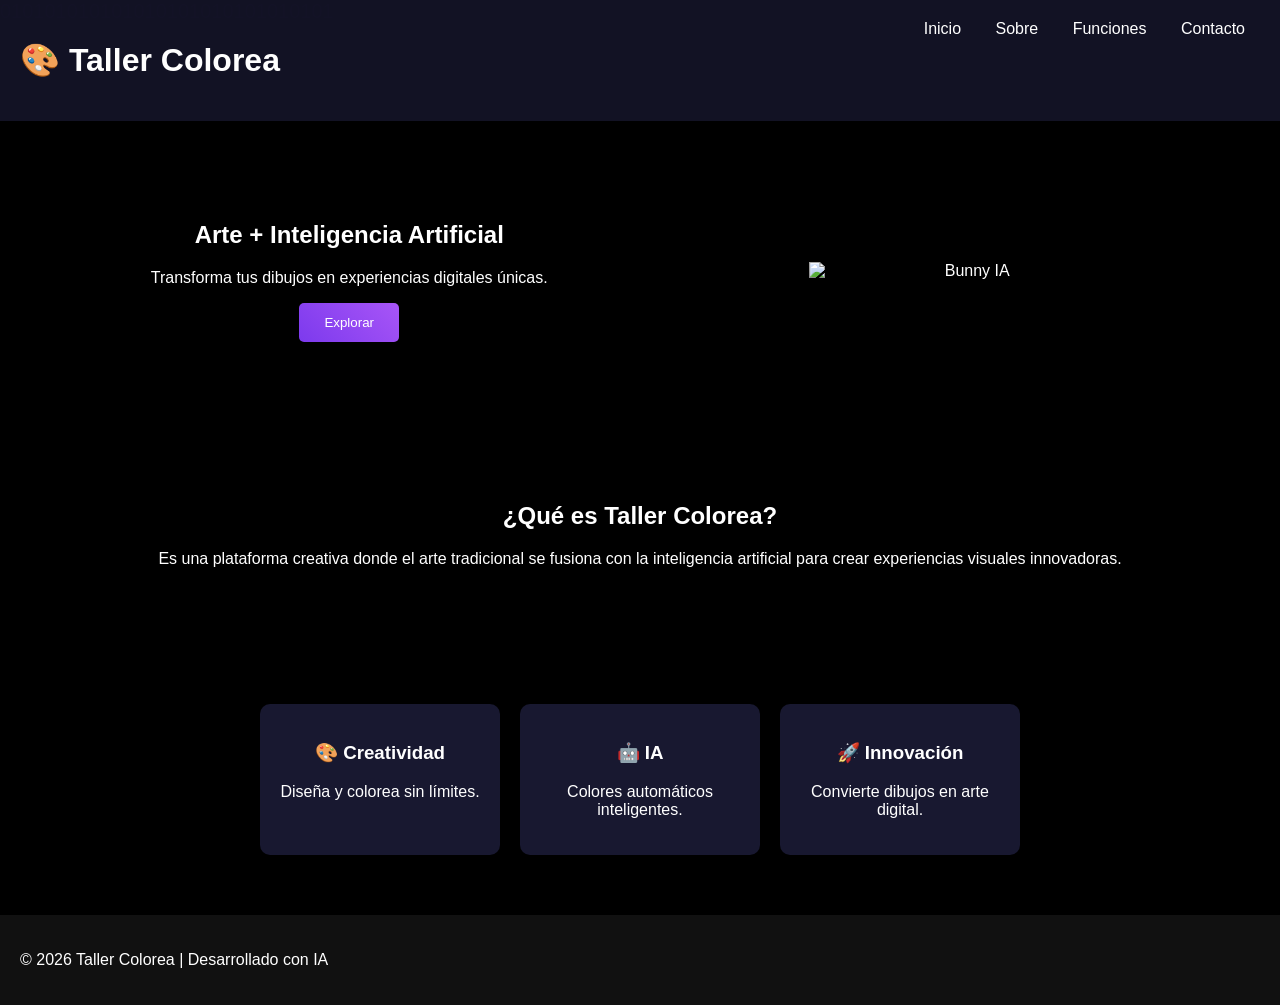
==== index.html @ d4344361 "Add files via upload Creación de Landing-page." ====
<!DOCTYPE html>
<html lang="es">
<head>
    <meta charset="UTF-8">
    <title>Taller Colorea</title>
    <link rel="stylesheet" href="styles.css">
</head>
<body>

<header>
    <h1>🎨 Taller Colorea</h1>
    <nav>
        <a href="#inicio">Inicio</a>
        <a href="#about">Sobre</a>
        <a href="#features">Funciones</a>
        <a href="#contacto">Contacto</a>
    </nav>
</header>

<section id="inicio" class="hero">
    <div class="hero-text">
        <h2>Arte + Inteligencia Artificial</h2>
        <p>Transforma tus dibujos en experiencias digitales únicas.</p>
        <button>Explorar</button>
    </div>
    <img src="img/bunny.png" alt="Bunny IA">
</section>

<section id="about">
    <h2>¿Qué es Taller Colorea?</h2>
    <p>
        Es una plataforma creativa donde el arte tradicional se fusiona con la
        inteligencia artificial para crear experiencias visuales innovadoras.
    </p>
</section>

<section id="features" class="features">
    <div class="card">
        <h3>🎨 Creatividad</h3>
        <p>Diseña y colorea sin límites.</p>
    </div>
    <div class="card">
        <h3>🤖 IA</h3>
        <p>Colores automáticos inteligentes.</p>
    </div>
    <div class="card">
        <h3>🚀 Innovación</h3>
        <p>Convierte dibujos en arte digital.</p>
    </div>
</section>

<footer id="contacto">
    <p>© 2026 Taller Colorea | Desarrollado con IA</p>
</footer>

</body>
</html>
---- styles.css ----
body {
    margin: 0;
    font-family: 'Segoe UI', sans-serif;
    color: white;
    background: black;
    overflow-x: hidden;
}

/* Fondo binario animado */
body::before {
    content: "010101010101010101010101010101";
    position: fixed;
    top: 0;
    left: 0;
    width: 100%;
    height: 200%;
    color: rgba(124, 58, 237, 0.1);
    font-size: 20px;
    white-space: pre;
    animation: scroll 10s linear infinite;
}

@keyframes scroll {
    from { transform: translateY(0); }
    to { transform: translateY(-50%); }
}

header {
    display: flex;
    justify-content: space-between;
    padding: 20px;
    background: rgba(20, 20, 40, 0.9);
    position: sticky;
    top: 0;
}

nav a {
    margin: 0 15px;
    text-decoration: none;
    color: white;
    transition: 0.3s;
}

nav a:hover {
    color: #a855f7;
}

.hero {
    display: flex;
    align-items: center;
    justify-content: space-around;
    padding: 80px 20px;
}

.hero img {
    width: 320px;
    transition: transform 0.5s;
}

.hero img:hover {
    transform: scale(1.1) rotate(3deg);
}

.hero-text {
    max-width: 400px;
}

button {
    padding: 12px 25px;
    background: linear-gradient(45deg, #7c3aed, #a855f7);
    border: none;
    color: white;
    cursor: pointer;
    border-radius: 5px;
    transition: 0.3s;
}

button:hover {
    transform: scale(1.1);
}

section {
    padding: 60px 20px;
    text-align: center;
}

.features {
    display: flex;
    justify-content: center;
    gap: 20px;
}

.card {
    background: rgba(30, 30, 60, 0.8);
    padding: 20px;
    border-radius: 10px;
    width: 200px;
    transition: 0.3s;
}

.card:hover {
    transform: translateY(-10px);
    background: #7c3aed;
}

footer {
    background: #111;
    padding: 20px;
}
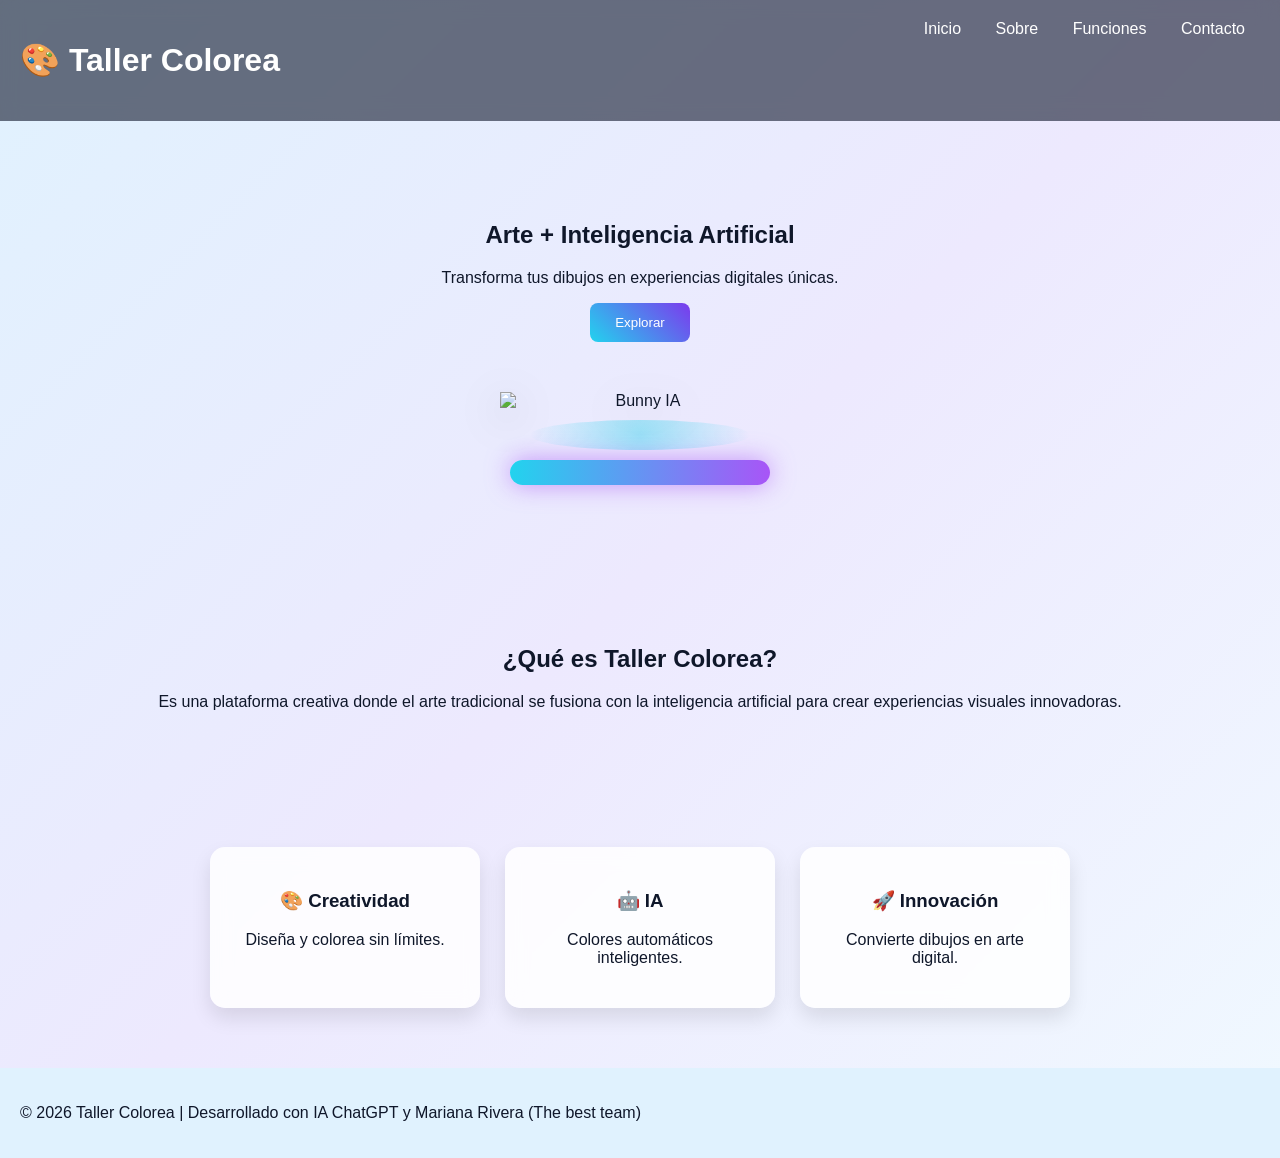
==== commit c4032913: "Se añadió una mejora en la autoria Updated the HTML structure and added comments for better organiza" ====
--- a/index.html
+++ b/index.html
@@ -17,15 +17,27 @@
     </nav>
 </header>
 
+<!-- HERO -->
 <section id="inicio" class="hero">
     <div class="hero-text">
         <h2>Arte + Inteligencia Artificial</h2>
         <p>Transforma tus dibujos en experiencias digitales únicas.</p>
         <button>Explorar</button>
     </div>
-    <img src="img/bunny.png" alt="Bunny IA">
+
+    <div class="bunny-container">
+        <!-- ⚠️ corrige el nombre del archivo -->
+        <img src="img/bunny_.png" alt="Bunny IA">
+
+        <!-- sombra -->
+        <div class="shadow"></div>
+
+        <!-- plataforma -->
+        <div class="platform"></div>
+    </div>
 </section>
 
+<!-- ABOUT -->
 <section id="about">
     <h2>¿Qué es Taller Colorea?</h2>
     <p>
@@ -34,24 +46,28 @@
     </p>
 </section>
 
+<!-- FEATURES -->
 <section id="features" class="features">
     <div class="card">
         <h3>🎨 Creatividad</h3>
         <p>Diseña y colorea sin límites.</p>
     </div>
+
     <div class="card">
         <h3>🤖 IA</h3>
         <p>Colores automáticos inteligentes.</p>
     </div>
+
     <div class="card">
         <h3>🚀 Innovación</h3>
         <p>Convierte dibujos en arte digital.</p>
     </div>
 </section>
 
+<!-- FOOTER -->
 <footer id="contacto">
-    <p>© 2026 Taller Colorea | Desarrollado con IA</p>
+    <p>© 2026 Taller Colorea | Desarrollado con IA ChatGPT y Mariana Rivera (The best team)</p>
 </footer>
 
 </body>
-</html>+</html>
--- a/styles.css
+++ b/styles.css
@@ -1,12 +1,13 @@
 body {
     margin: 0;
     font-family: 'Segoe UI', sans-serif;
-    color: white;
-    background: black;
+    color: #0f172a;
     overflow-x: hidden;
+
+    background: linear-gradient(135deg, #e0f2fe, #ede9fe, #f0f9ff);
 }
 
-/* Fondo binario animado */
+/* Fondo tecnológico suave */
 body::before {
     content: "010101010101010101010101010101";
     position: fixed;
@@ -14,10 +15,11 @@
     left: 0;
     width: 100%;
     height: 200%;
-    color: rgba(124, 58, 237, 0.1);
-    font-size: 20px;
+    color: rgba(255, 255, 255, 0.12);
+    font-size: 18px;
     white-space: pre;
-    animation: scroll 10s linear infinite;
+    animation: scroll 25s linear infinite;
+    pointer-events: none;
 }
 
 @keyframes scroll {
@@ -25,11 +27,14 @@
     to { transform: translateY(-50%); }
 }
 
+/* HEADER */
 header {
     display: flex;
     justify-content: space-between;
     padding: 20px;
-    background: rgba(20, 20, 40, 0.9);
+    background: rgba(15, 23, 42, 0.6);
+    color: white;
+    backdrop-filter: blur(10px);
     position: sticky;
     top: 0;
 }
@@ -38,40 +43,73 @@
     margin: 0 15px;
     text-decoration: none;
     color: white;
+    font-weight: 500;
     transition: 0.3s;
 }
 
 nav a:hover {
-    color: #a855f7;
+    color: #7c3aed;
 }
 
+/* HERO */
 .hero {
     display: flex;
+    flex-direction: column;
     align-items: center;
-    justify-content: space-around;
     padding: 80px 20px;
-}
-
-.hero img {
-    width: 320px;
-    transition: transform 0.5s;
-}
-
-.hero img:hover {
-    transform: scale(1.1) rotate(3deg);
+    text-align: center;
 }
 
 .hero-text {
-    max-width: 400px;
+    max-width: 500px;
 }
 
+/* CONEJO */
+.bunny-container {
+    position: relative;
+    margin-top: 50px;
+}
+
+/* Plataforma futurista */
+.platform {
+    width: 260px;
+    height: 25px;
+    background: linear-gradient(90deg, #22d3ee, #a855f7);
+    border-radius: 50px;
+    margin: 0 auto;
+    box-shadow: 0 0 25px rgba(168, 85, 247, 0.6);
+}
+
+/* Luz debajo */
+.shadow {
+    width: 220px;
+    height: 30px;
+    background: radial-gradient(circle, rgba(34,211,238,0.4), transparent);
+    border-radius: 50%;
+    margin: 10px auto;
+}
+
+/* Imagen */
+.bunny-container img {
+    width: 280px;
+    display: block;
+    margin: 0 auto;
+    transition: 0.4s;
+    filter: drop-shadow(0 10px 20px rgba(0,0,0,0.2));
+}
+
+.bunny-container img:hover {
+    transform: translateY(-12px) scale(1.05);
+}
+
+/* BOTÓN */
 button {
     padding: 12px 25px;
-    background: linear-gradient(45deg, #7c3aed, #a855f7);
+    background: linear-gradient(45deg, #22d3ee, #7c3aed);
     border: none;
     color: white;
     cursor: pointer;
-    border-radius: 5px;
+    border-radius: 8px;
     transition: 0.3s;
 }
 
@@ -79,31 +117,40 @@
     transform: scale(1.1);
 }
 
+/* SECCIONES */
 section {
     padding: 60px 20px;
     text-align: center;
 }
 
+/* CARDS */
 .features {
     display: flex;
     justify-content: center;
-    gap: 20px;
+    gap: 25px;
+    flex-wrap: wrap;
 }
 
 .card {
-    background: rgba(30, 30, 60, 0.8);
-    padding: 20px;
-    border-radius: 10px;
-    width: 200px;
+    
+    background: rgba(255, 255, 255, 0.85);
+    color: #0f172a;
+    padding: 25px;
+    border-radius: 15px;
+    width: 220px;
+    backdrop-filter: blur(10px);
+    box-shadow: 0 10px 20px rgba(0,0,0,0.1);
     transition: 0.3s;
 }
 
 .card:hover {
     transform: translateY(-10px);
-    background: #7c3aed;
+    background: linear-gradient(135deg, #6366f1, #7c3aed);
+    color: white;
 }
 
+/* FOOTER */
 footer {
-    background: #111;
+    background: #e0f2fe;
     padding: 20px;
-}+}
